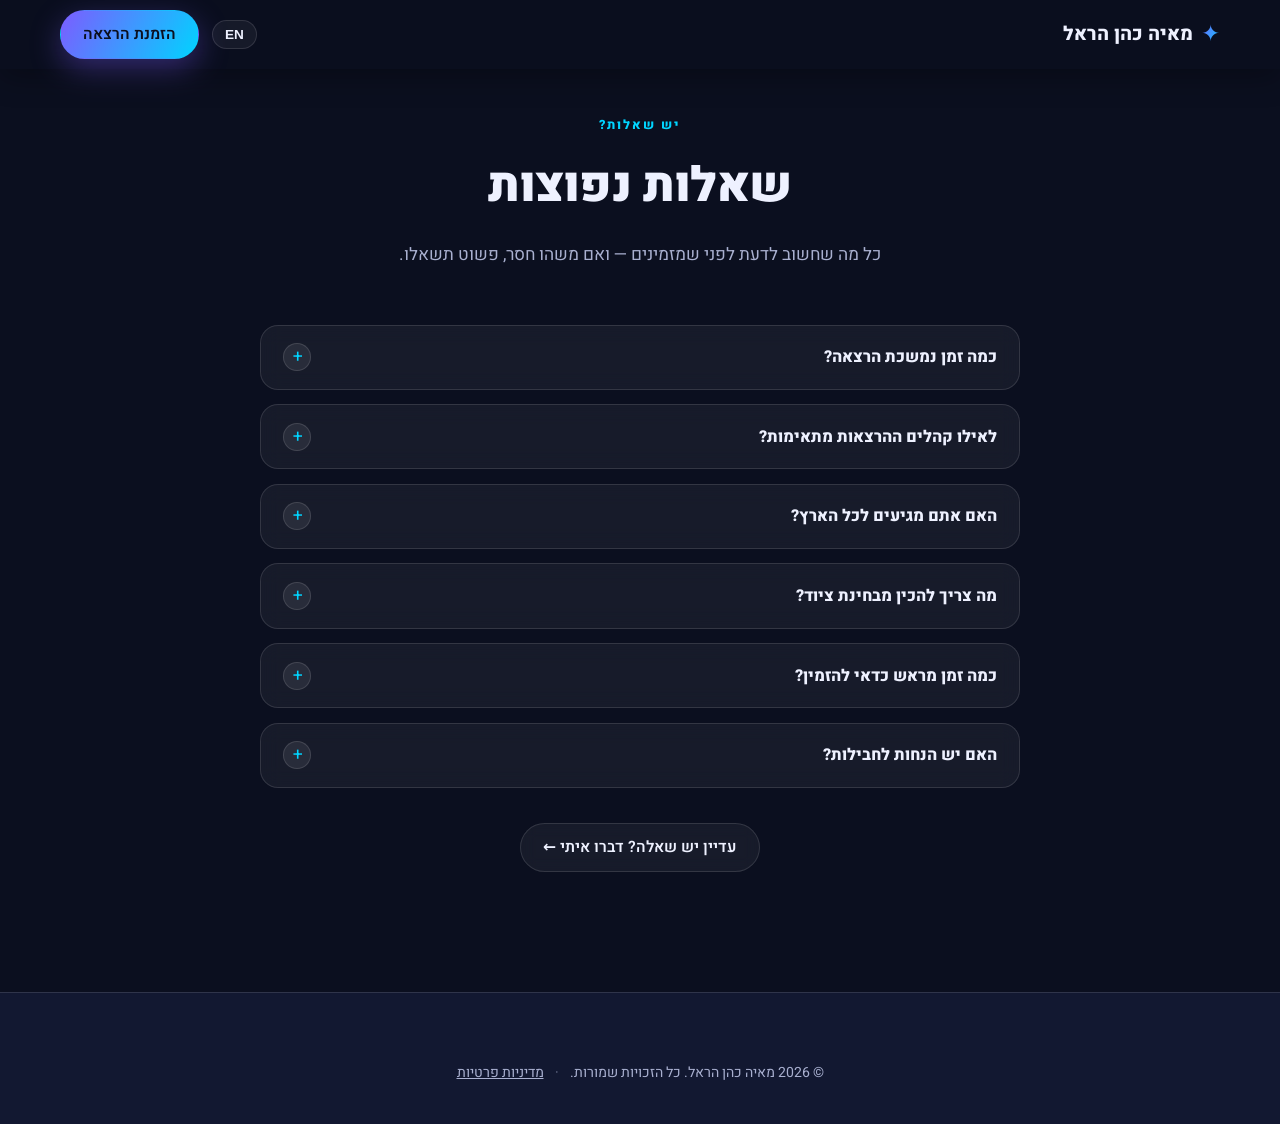
==== faq.html @ bbc0b4c8 "קיצור העמוד: הסרת סקשן "איך זה עובד" והעברת השאלות הנפוצות לעמוד faq.html - נמחק סקשן Process על כל " ====
<!DOCTYPE html>
<html lang="he" dir="rtl">
<head>
  <meta charset="UTF-8" />
  <meta name="viewport" content="width=device-width, initial-scale=1.0" />
  <meta name="description" content="שאלות נפוצות על הזמנת הרצאה — אורך, קהלים, ציוד, זמינות והנחות." />
  <meta name="theme-color" content="#0b0f1f" />
  <title>שאלות נפוצות | מאיה כהן הראל</title>

  <link rel="stylesheet" href="css/fonts.css" />
  <link rel="icon" href="data:image/svg+xml,<svg xmlns='http://www.w3.org/2000/svg' viewBox='0 0 100 100'><text y='.9em' font-size='90'>✦</text></svg>" />
  <link rel="stylesheet" href="css/styles.css" />

  <!-- Structured data — עוזר לגוגל להבין שזהו עמוד שאלות נפוצות -->
  <script type="application/ld+json">
  {
    "@context": "https://schema.org",
    "@type": "FAQPage",
    "mainEntity": [
      { "@type": "Question", "name": "כמה זמן נמשכת הרצאה?", "acceptedAnswer": { "@type": "Answer", "text": "הרצאה סטנדרטית נמשכת 60 דקות, ולמבוגרים אפשר להאריך עד 90 דקות כולל שאלות ותשובות. הכל גמיש ומתואם מראש לפי האירוע שלכם." } },
      { "@type": "Question", "name": "לאילו קהלים ההרצאות מתאימות?", "acceptedAnswer": { "@type": "Answer", "text": "מבני נוער בחטיבות ותיכונים ועד צוותים בארגונים, עיריות, עמותות וערבי קהילה. כל הרצאה מותאמת מראש לגיל, לרקע ולמטרה של הקהל." } },
      { "@type": "Question", "name": "האם אתם מגיעים לכל הארץ?", "acceptedAnswer": { "@type": "Answer", "text": "כן! ההרצאות מתקיימות בכל רחבי הארץ. לאירועים מרוחקים ייתכן תיאום נסיעות — נסגור הכל מראש בשיחה." } },
      { "@type": "Question", "name": "מה צריך להכין מבחינת ציוד?", "acceptedAnswer": { "@type": "Answer", "text": "בסך הכל מקרן או מסך, מערכת הגברה ומיקרופון. אני מגיעה עם המצגת והסרטונים — ואם אין ציוד, נמצא פתרון יחד." } },
      { "@type": "Question", "name": "כמה זמן מראש כדאי להזמין?", "acceptedAnswer": { "@type": "Answer", "text": "מומלץ לפחות 2–3 שבועות מראש כדי להבטיח את התאריך ולהספיק להתאים את התוכן. דחוף יותר? צרו קשר — לפעמים יש פתרונות." } },
      { "@type": "Question", "name": "האם יש הנחות לחבילות?", "acceptedAnswer": { "@type": "Answer", "text": "כן — בהזמנת 3 הרצאות ומעלה יש 15% הנחה, ולמוסדות חינוך ועמותות יש מחירים מיוחדים. דברו איתי ונבנה חבילה משתלמת." } }
    ]
  }
  </script>
</head>
<body>

  <!-- ===== Navbar מינימלי ===== -->
  <header class="nav scrolled" id="nav">
    <div class="nav__inner container">
      <a href="index.html" class="nav__logo">
        <span class="nav__logo-mark">✦</span>
        <span>מאיה כהן הראל</span>
      </a>
      <div class="nav__actions">
        <button class="lang-toggle" id="langToggle" aria-label="Switch language">
          <span class="lang-toggle__current">EN</span>
        </button>
        <a href="index.html#contact" class="btn btn--primary nav__cta" id="bookBtn">הזמנת הרצאה</a>
      </div>
    </div>
  </header>

  <main class="section faq faq-page">
    <div class="container">

      <!-- ====================== עברית ====================== -->
      <article data-lang="he">
        <div class="section__head">
          <span class="section__eyebrow">יש שאלות?</span>
          <h1 class="section__title">שאלות נפוצות</h1>
          <p class="section__sub">כל מה שחשוב לדעת לפני שמזמינים — ואם משהו חסר, פשוט תשאלו.</p>
        </div>
        <div class="faq__list">
          <details class="faq__item">
            <summary class="faq__q"><span>כמה זמן נמשכת הרצאה?</span><span class="faq__chevron" aria-hidden="true">+</span></summary>
            <p class="faq__a">הרצאה סטנדרטית נמשכת 60 דקות, ולמבוגרים אפשר להאריך עד 90 דקות כולל שאלות ותשובות. הכל גמיש ומתואם מראש לפי האירוע שלכם.</p>
          </details>
          <details class="faq__item">
            <summary class="faq__q"><span>לאילו קהלים ההרצאות מתאימות?</span><span class="faq__chevron" aria-hidden="true">+</span></summary>
            <p class="faq__a">מבני נוער בחטיבות ותיכונים ועד צוותים בארגונים, עיריות, עמותות וערבי קהילה. כל הרצאה מותאמת מראש לגיל, לרקע ולמטרה של הקהל.</p>
          </details>
          <details class="faq__item">
            <summary class="faq__q"><span>האם אתם מגיעים לכל הארץ?</span><span class="faq__chevron" aria-hidden="true">+</span></summary>
            <p class="faq__a">כן! ההרצאות מתקיימות בכל רחבי הארץ. לאירועים מרוחקים ייתכן תיאום נסיעות — נסגור הכל מראש בשיחה.</p>
          </details>
          <details class="faq__item">
            <summary class="faq__q"><span>מה צריך להכין מבחינת ציוד?</span><span class="faq__chevron" aria-hidden="true">+</span></summary>
            <p class="faq__a">בסך הכל מקרן או מסך, מערכת הגברה ומיקרופון. אני מגיעה עם המצגת והסרטונים — ואם אין ציוד, נמצא פתרון יחד.</p>
          </details>
          <details class="faq__item">
            <summary class="faq__q"><span>כמה זמן מראש כדאי להזמין?</span><span class="faq__chevron" aria-hidden="true">+</span></summary>
            <p class="faq__a">מומלץ לפחות 2–3 שבועות מראש כדי להבטיח את התאריך ולהספיק להתאים את התוכן. דחוף יותר? צרו קשר — לפעמים יש פתרונות.</p>
          </details>
          <details class="faq__item">
            <summary class="faq__q"><span>האם יש הנחות לחבילות?</span><span class="faq__chevron" aria-hidden="true">+</span></summary>
            <p class="faq__a">כן — בהזמנת 3 הרצאות ומעלה יש 15% הנחה, ולמוסדות חינוך ועמותות יש מחירים מיוחדים. דברו איתי ונבנה חבילה משתלמת.</p>
          </details>
        </div>
        <p class="faq-page__back">
          <a href="index.html#contact" class="btn btn--ghost">עדיין יש שאלה? דברו איתי ←</a>
        </p>
      </article>

      <!-- ====================== English ====================== -->
      <article data-lang="en" hidden>
        <div class="section__head">
          <span class="section__eyebrow">Got questions?</span>
          <h1 class="section__title">Frequently Asked Questions</h1>
          <p class="section__sub">Everything you need to know before booking — and if something's missing, just ask.</p>
        </div>
        <div class="faq__list">
          <details class="faq__item">
            <summary class="faq__q"><span>How long is a talk?</span><span class="faq__chevron" aria-hidden="true">+</span></summary>
            <p class="faq__a">A standard talk runs 60 minutes; for adults it can extend to 90 minutes including Q&amp;A. Everything is flexible and coordinated in advance for your event.</p>
          </details>
          <details class="faq__item">
            <summary class="faq__q"><span>Which audiences are the talks for?</span><span class="faq__chevron" aria-hidden="true">+</span></summary>
            <p class="faq__a">From middle and high school students to teams in organizations, municipalities, nonprofits and community evenings. Every talk is tailored in advance to the audience's age, background and goal.</p>
          </details>
          <details class="faq__item">
            <summary class="faq__q"><span>Do you travel anywhere in the country?</span><span class="faq__chevron" aria-hidden="true">+</span></summary>
            <p class="faq__a">Yes! Talks take place all over the country. For remote events travel arrangements may apply — we'll settle everything up front.</p>
          </details>
          <details class="faq__item">
            <summary class="faq__q"><span>What equipment is needed?</span><span class="faq__chevron" aria-hidden="true">+</span></summary>
            <p class="faq__a">Just a projector or screen, a sound system and a microphone. I bring the slides and videos — and if equipment is missing, we'll find a solution together.</p>
          </details>
          <details class="faq__item">
            <summary class="faq__q"><span>How far in advance should I book?</span><span class="faq__chevron" aria-hidden="true">+</span></summary>
            <p class="faq__a">At least 2–3 weeks ahead is recommended, to secure the date and tailor the content. In a rush? Get in touch — sometimes there are solutions.</p>
          </details>
          <details class="faq__item">
            <summary class="faq__q"><span>Are there package discounts?</span><span class="faq__chevron" aria-hidden="true">+</span></summary>
            <p class="faq__a">Yes — booking 3+ talks gets 15% off, and schools &amp; nonprofits get special rates. Let's talk and build a package that works.</p>
          </details>
        </div>
        <p class="faq-page__back">
          <a href="index.html#contact" class="btn btn--ghost">Still have a question? Let's talk ←</a>
        </p>
      </article>

    </div>
  </main>

  <footer class="footer">
    <p class="footer__copy">
      <span data-i18n-copy>© 2026 מאיה כהן הראל. כל הזכויות שמורות.</span>
      <span class="footer__sep" aria-hidden="true">·</span>
      <a href="privacy.html" data-i18n-privacy>מדיניות פרטיות</a>
    </p>
  </footer>

  <script>
    (function () {
      var COPY = {
        he: "© " + new Date().getFullYear() + " מאיה כהן הראל. כל הזכויות שמורות.",
        en: "© " + new Date().getFullYear() + " Maya Cohen Harel. All rights reserved."
      };
      var NEXT = { he: "EN", en: "עב" };
      var DIR = { he: "rtl", en: "ltr" };
      var BOOK = { he: "הזמנת הרצאה", en: "Book a Talk" };
      var PRIVACY = { he: "מדיניות פרטיות", en: "Privacy Policy" };

      function apply(l) {
        localStorage.setItem("siteLang", l);
        document.documentElement.setAttribute("lang", l);
        document.documentElement.setAttribute("dir", DIR[l]);
        document.querySelectorAll("[data-lang]").forEach(function (a) {
          a.hidden = a.getAttribute("data-lang") !== l;
        });
        var cur = document.querySelector(".lang-toggle__current");
        if (cur) cur.textContent = NEXT[l];
        var copy = document.querySelector("[data-i18n-copy]");
        if (copy) copy.textContent = COPY[l];
        var book = document.getElementById("bookBtn");
        if (book) book.textContent = BOOK[l];
        var priv = document.querySelector("[data-i18n-privacy]");
        if (priv) priv.textContent = PRIVACY[l];
      }

      var lang = localStorage.getItem("siteLang") || "he";
      apply(lang);
      document.getElementById("langToggle").addEventListener("click", function () {
        lang = lang === "he" ? "en" : "he";
        apply(lang);
      });

      // פתיחת שאלה סוגרת את האחרות (בתוך השפה הפעילה) — שומר על רשימה נקייה
      document.querySelectorAll(".faq__list details").forEach(function (d) {
        d.addEventListener("toggle", function () {
          if (!d.open) return;
          var siblings = d.parentElement.querySelectorAll("details[open]");
          siblings.forEach(function (o) { if (o !== d) o.open = false; });
        });
      });
    })();
  </script>
</body>
</html>
---- css/fonts.css ----
﻿/* ============================================================
   fonts.css — גופנים מקומיים (Heebo + Poppins)
   מאוחסנים מקומית ב-assets/fonts/ במקום טעינה משרתי Google,
   כדי שלא תישלח כתובת ה-IP של הגולש לגוגל (תאימות תיקון 13).
   נוצר מתוך Google Fonts CSS, סאבסטים: latin, latin-ext, hebrew.
   ============================================================ */
/* Heebo 300 — hebrew */
@font-face {
  font-family: 'Heebo';
  font-style: normal;
  font-weight: 300;
  font-display: swap;
  src: url(../assets/fonts/heebo-300-hebrew.woff2) format('woff2');
  unicode-range: U+0307-0308, U+0590-05FF, U+200C-2010, U+20AA, U+25CC, U+FB1D-FB4F;
}

/* Heebo 300 — latin-ext */
@font-face {
  font-family: 'Heebo';
  font-style: normal;
  font-weight: 300;
  font-display: swap;
  src: url(../assets/fonts/heebo-300-latin-ext.woff2) format('woff2');
  unicode-range: U+0100-02BA, U+02BD-02C5, U+02C7-02CC, U+02CE-02D7, U+02DD-02FF, U+0304, U+0308, U+0329, U+1D00-1DBF, U+1E00-1E9F, U+1EF2-1EFF, U+2020, U+20A0-20AB, U+20AD-20C0, U+2113, U+2C60-2C7F, U+A720-A7FF;
}

/* Heebo 300 — latin */
@font-face {
  font-family: 'Heebo';
  font-style: normal;
  font-weight: 300;
  font-display: swap;
  src: url(../assets/fonts/heebo-300-latin.woff2) format('woff2');
  unicode-range: U+0000-00FF, U+0131, U+0152-0153, U+02BB-02BC, U+02C6, U+02DA, U+02DC, U+0304, U+0308, U+0329, U+2000-206F, U+20AC, U+2122, U+2191, U+2193, U+2212, U+2215, U+FEFF, U+FFFD;
}

/* Heebo 400 — hebrew */
@font-face {
  font-family: 'Heebo';
  font-style: normal;
  font-weight: 400;
  font-display: swap;
  src: url(../assets/fonts/heebo-400-hebrew.woff2) format('woff2');
  unicode-range: U+0307-0308, U+0590-05FF, U+200C-2010, U+20AA, U+25CC, U+FB1D-FB4F;
}

/* Heebo 400 — latin-ext */
@font-face {
  font-family: 'Heebo';
  font-style: normal;
  font-weight: 400;
  font-display: swap;
  src: url(../assets/fonts/heebo-400-latin-ext.woff2) format('woff2');
  unicode-range: U+0100-02BA, U+02BD-02C5, U+02C7-02CC, U+02CE-02D7, U+02DD-02FF, U+0304, U+0308, U+0329, U+1D00-1DBF, U+1E00-1E9F, U+1EF2-1EFF, U+2020, U+20A0-20AB, U+20AD-20C0, U+2113, U+2C60-2C7F, U+A720-A7FF;
}

/* Heebo 400 — latin */
@font-face {
  font-family: 'Heebo';
  font-style: normal;
  font-weight: 400;
  font-display: swap;
  src: url(../assets/fonts/heebo-400-latin.woff2) format('woff2');
  unicode-range: U+0000-00FF, U+0131, U+0152-0153, U+02BB-02BC, U+02C6, U+02DA, U+02DC, U+0304, U+0308, U+0329, U+2000-206F, U+20AC, U+2122, U+2191, U+2193, U+2212, U+2215, U+FEFF, U+FFFD;
}

/* Heebo 600 — hebrew */
@font-face {
  font-family: 'Heebo';
  font-style: normal;
  font-weight: 600;
  font-display: swap;
  src: url(../assets/fonts/heebo-600-hebrew.woff2) format('woff2');
  unicode-range: U+0307-0308, U+0590-05FF, U+200C-2010, U+20AA, U+25CC, U+FB1D-FB4F;
}

/* Heebo 600 — latin-ext */
@font-face {
  font-family: 'Heebo';
  font-style: normal;
  font-weight: 600;
  font-display: swap;
  src: url(../assets/fonts/heebo-600-latin-ext.woff2) format('woff2');
  unicode-range: U+0100-02BA, U+02BD-02C5, U+02C7-02CC, U+02CE-02D7, U+02DD-02FF, U+0304, U+0308, U+0329, U+1D00-1DBF, U+1E00-1E9F, U+1EF2-1EFF, U+2020, U+20A0-20AB, U+20AD-20C0, U+2113, U+2C60-2C7F, U+A720-A7FF;
}

/* Heebo 600 — latin */
@font-face {
  font-family: 'Heebo';
  font-style: normal;
  font-weight: 600;
  font-display: swap;
  src: url(../assets/fonts/heebo-600-latin.woff2) format('woff2');
  unicode-range: U+0000-00FF, U+0131, U+0152-0153, U+02BB-02BC, U+02C6, U+02DA, U+02DC, U+0304, U+0308, U+0329, U+2000-206F, U+20AC, U+2122, U+2191, U+2193, U+2212, U+2215, U+FEFF, U+FFFD;
}

/* Heebo 800 — hebrew */
@font-face {
  font-family: 'Heebo';
  font-style: normal;
  font-weight: 800;
  font-display: swap;
  src: url(../assets/fonts/heebo-800-hebrew.woff2) format('woff2');
  unicode-range: U+0307-0308, U+0590-05FF, U+200C-2010, U+20AA, U+25CC, U+FB1D-FB4F;
}

/* Heebo 800 — latin-ext */
@font-face {
  font-family: 'Heebo';
  font-style: normal;
  font-weight: 800;
  font-display: swap;
  src: url(../assets/fonts/heebo-800-latin-ext.woff2) format('woff2');
  unicode-range: U+0100-02BA, U+02BD-02C5, U+02C7-02CC, U+02CE-02D7, U+02DD-02FF, U+0304, U+0308, U+0329, U+1D00-1DBF, U+1E00-1E9F, U+1EF2-1EFF, U+2020, U+20A0-20AB, U+20AD-20C0, U+2113, U+2C60-2C7F, U+A720-A7FF;
}

/* Heebo 800 — latin */
@font-face {
  font-family: 'Heebo';
  font-style: normal;
  font-weight: 800;
  font-display: swap;
  src: url(../assets/fonts/heebo-800-latin.woff2) format('woff2');
  unicode-range: U+0000-00FF, U+0131, U+0152-0153, U+02BB-02BC, U+02C6, U+02DA, U+02DC, U+0304, U+0308, U+0329, U+2000-206F, U+20AC, U+2122, U+2191, U+2193, U+2212, U+2215, U+FEFF, U+FFFD;
}

/* Heebo 900 — hebrew */
@font-face {
  font-family: 'Heebo';
  font-style: normal;
  font-weight: 900;
  font-display: swap;
  src: url(../assets/fonts/heebo-900-hebrew.woff2) format('woff2');
  unicode-range: U+0307-0308, U+0590-05FF, U+200C-2010, U+20AA, U+25CC, U+FB1D-FB4F;
}

/* Heebo 900 — latin-ext */
@font-face {
  font-family: 'Heebo';
  font-style: normal;
  font-weight: 900;
  font-display: swap;
  src: url(../assets/fonts/heebo-900-latin-ext.woff2) format('woff2');
  unicode-range: U+0100-02BA, U+02BD-02C5, U+02C7-02CC, U+02CE-02D7, U+02DD-02FF, U+0304, U+0308, U+0329, U+1D00-1DBF, U+1E00-1E9F, U+1EF2-1EFF, U+2020, U+20A0-20AB, U+20AD-20C0, U+2113, U+2C60-2C7F, U+A720-A7FF;
}

/* Heebo 900 — latin */
@font-face {
  font-family: 'Heebo';
  font-style: normal;
  font-weight: 900;
  font-display: swap;
  src: url(../assets/fonts/heebo-900-latin.woff2) format('woff2');
  unicode-range: U+0000-00FF, U+0131, U+0152-0153, U+02BB-02BC, U+02C6, U+02DA, U+02DC, U+0304, U+0308, U+0329, U+2000-206F, U+20AC, U+2122, U+2191, U+2193, U+2212, U+2215, U+FEFF, U+FFFD;
}

/* Poppins 300 — latin-ext */
@font-face {
  font-family: 'Poppins';
  font-style: normal;
  font-weight: 300;
  font-display: swap;
  src: url(../assets/fonts/poppins-300-latin-ext.woff2) format('woff2');
  unicode-range: U+0100-02BA, U+02BD-02C5, U+02C7-02CC, U+02CE-02D7, U+02DD-02FF, U+0304, U+0308, U+0329, U+1D00-1DBF, U+1E00-1E9F, U+1EF2-1EFF, U+2020, U+20A0-20AB, U+20AD-20C0, U+2113, U+2C60-2C7F, U+A720-A7FF;
}

/* Poppins 300 — latin */
@font-face {
  font-family: 'Poppins';
  font-style: normal;
  font-weight: 300;
  font-display: swap;
  src: url(../assets/fonts/poppins-300-latin.woff2) format('woff2');
  unicode-range: U+0000-00FF, U+0131, U+0152-0153, U+02BB-02BC, U+02C6, U+02DA, U+02DC, U+0304, U+0308, U+0329, U+2000-206F, U+20AC, U+2122, U+2191, U+2193, U+2212, U+2215, U+FEFF, U+FFFD;
}

/* Poppins 400 — latin-ext */
@font-face {
  font-family: 'Poppins';
  font-style: normal;
  font-weight: 400;
  font-display: swap;
  src: url(../assets/fonts/poppins-400-latin-ext.woff2) format('woff2');
  unicode-range: U+0100-02BA, U+02BD-02C5, U+02C7-02CC, U+02CE-02D7, U+02DD-02FF, U+0304, U+0308, U+0329, U+1D00-1DBF, U+1E00-1E9F, U+1EF2-1EFF, U+2020, U+20A0-20AB, U+20AD-20C0, U+2113, U+2C60-2C7F, U+A720-A7FF;
}

/* Poppins 400 — latin */
@font-face {
  font-family: 'Poppins';
  font-style: normal;
  font-weight: 400;
  font-display: swap;
  src: url(../assets/fonts/poppins-400-latin.woff2) format('woff2');
  unicode-range: U+0000-00FF, U+0131, U+0152-0153, U+02BB-02BC, U+02C6, U+02DA, U+02DC, U+0304, U+0308, U+0329, U+2000-206F, U+20AC, U+2122, U+2191, U+2193, U+2212, U+2215, U+FEFF, U+FFFD;
}

/* Poppins 600 — latin-ext */
@font-face {
  font-family: 'Poppins';
  font-style: normal;
  font-weight: 600;
  font-display: swap;
  src: url(../assets/fonts/poppins-600-latin-ext.woff2) format('woff2');
  unicode-range: U+0100-02BA, U+02BD-02C5, U+02C7-02CC, U+02CE-02D7, U+02DD-02FF, U+0304, U+0308, U+0329, U+1D00-1DBF, U+1E00-1E9F, U+1EF2-1EFF, U+2020, U+20A0-20AB, U+20AD-20C0, U+2113, U+2C60-2C7F, U+A720-A7FF;
}

/* Poppins 600 — latin */
@font-face {
  font-family: 'Poppins';
  font-style: normal;
  font-weight: 600;
  font-display: swap;
  src: url(../assets/fonts/poppins-600-latin.woff2) format('woff2');
  unicode-range: U+0000-00FF, U+0131, U+0152-0153, U+02BB-02BC, U+02C6, U+02DA, U+02DC, U+0304, U+0308, U+0329, U+2000-206F, U+20AC, U+2122, U+2191, U+2193, U+2212, U+2215, U+FEFF, U+FFFD;
}

/* Poppins 800 — latin-ext */
@font-face {
  font-family: 'Poppins';
  font-style: normal;
  font-weight: 800;
  font-display: swap;
  src: url(../assets/fonts/poppins-800-latin-ext.woff2) format('woff2');
  unicode-range: U+0100-02BA, U+02BD-02C5, U+02C7-02CC, U+02CE-02D7, U+02DD-02FF, U+0304, U+0308, U+0329, U+1D00-1DBF, U+1E00-1E9F, U+1EF2-1EFF, U+2020, U+20A0-20AB, U+20AD-20C0, U+2113, U+2C60-2C7F, U+A720-A7FF;
}

/* Poppins 800 — latin */
@font-face {
  font-family: 'Poppins';
  font-style: normal;
  font-weight: 800;
  font-display: swap;
  src: url(../assets/fonts/poppins-800-latin.woff2) format('woff2');
  unicode-range: U+0000-00FF, U+0131, U+0152-0153, U+02BB-02BC, U+02C6, U+02DA, U+02DC, U+0304, U+0308, U+0329, U+2000-206F, U+20AC, U+2122, U+2191, U+2193, U+2212, U+2215, U+FEFF, U+FFFD;
}
---- css/styles.css ----
/* ============================================================
   styles.css — אתר הרצאות דו-לשוני
   ============================================================ */

/* ---------- Variables / Theme ---------- */
:root {
  --bg:        #0b0f1f;
  --bg-soft:   #121831;
  --surface:   rgba(255, 255, 255, 0.05);
  --surface-2: rgba(255, 255, 255, 0.08);
  --border:    rgba(255, 255, 255, 0.12);
  --text:      #eef1ff;
  --text-dim:  #a9b0d0;
  --primary:   #7c5cff;
  --primary-2: #00d4ff;
  --accent:    #ffd166;
  --gradient:  linear-gradient(120deg, #7c5cff 0%, #00d4ff 100%);
  --gradient-warm: linear-gradient(120deg, #ff7eb3 0%, #ffd166 100%);
  --radius:    18px;
  --radius-lg: 28px;
  --shadow:    0 20px 60px rgba(0, 0, 0, 0.45);
  --container: 1160px;
  --font-he:   "Heebo", system-ui, sans-serif;
  --font-en:   "Poppins", system-ui, sans-serif;
}

* { margin: 0; padding: 0; box-sizing: border-box; }

html { scroll-behavior: smooth; }

/* ---------- טאצ'ים גלובליים: סימון טקסט, פס גלילה, מיקוד מקלדת ---------- */
::selection { background: rgba(124, 92, 255, 0.45); color: #fff; }

::-webkit-scrollbar { width: 10px; }
::-webkit-scrollbar-track { background: var(--bg); }
::-webkit-scrollbar-thumb { background: rgba(124, 92, 255, 0.45); border-radius: 5px; }
::-webkit-scrollbar-thumb:hover { background: rgba(124, 92, 255, 0.7); }

:focus-visible {
  outline: 2px solid var(--primary-2);
  outline-offset: 3px;
  border-radius: 4px;
}

/* קישור דילוג לנגישות — מוסתר עד מיקוד מקלדת */
.skip-link {
  position: fixed;
  inset-block-start: 10px;
  inset-inline-start: 10px;
  z-index: 200;
  background: var(--primary);
  color: #fff;
  font-weight: 700;
  padding: 0.6em 1.2em;
  border-radius: 999px;
  transform: translateY(-200%);
  transition: transform 0.2s ease;
}
.skip-link:focus { transform: translateY(0); }

/* סרגל התקדמות קריאה */
.scroll-progress {
  position: fixed;
  inset-block-start: 0;
  inset-inline: 0;
  height: 3px;
  background: var(--gradient);
  transform: scaleX(0);
  transform-origin: 0 50%;
  z-index: 60;
  pointer-events: none;
}
html[dir="rtl"] .scroll-progress { transform-origin: 100% 50%; }

body {
  background: var(--bg);
  color: var(--text);
  font-family: var(--font-he);
  line-height: 1.6;
  overflow-x: hidden;
  position: relative;
}

html[lang="en"] body { font-family: var(--font-en); }

a { color: inherit; text-decoration: none; }
ul { list-style: none; }
img { max-width: 100%; display: block; }

.container {
  width: min(var(--container), 92%);
  margin-inline: auto;
}

/* ---------- Animated background blobs ---------- */
.bg-blobs {
  position: fixed;
  inset: 0;
  z-index: -2;
  overflow: hidden;
}
.bg-blobs::after { /* subtle grid sheen */
  content: "";
  position: absolute;
  inset: 0;
  background: radial-gradient(circle at 50% 0%, rgba(124, 92, 255, 0.12), transparent 60%);
}
.blob {
  position: absolute;
  border-radius: 50%;
  filter: blur(80px);
  opacity: 0.55;
  animation: float 18s ease-in-out infinite;
}
.blob-1 { width: 480px; height: 480px; background: #7c5cff; top: -120px; inset-inline-start: -100px; }
.blob-2 { width: 420px; height: 420px; background: #00d4ff; bottom: -140px; inset-inline-end: -80px; animation-delay: -6s; }
.blob-3 { width: 360px; height: 360px; background: #ff7eb3; top: 40%; inset-inline-start: 55%; animation-delay: -11s; opacity: 0.35; }

@keyframes float {
  0%, 100% { transform: translate(0, 0) scale(1); }
  33%      { transform: translate(40px, -50px) scale(1.12); }
  66%      { transform: translate(-30px, 30px) scale(0.92); }
}

/* ---------- Buttons ---------- */
.btn {
  display: inline-flex;
  align-items: center;
  justify-content: center;
  gap: 0.5em;
  padding: 0.7em 1.4em;
  border-radius: 999px;
  font-weight: 600;
  font-family: inherit;
  font-size: 0.98rem;
  cursor: pointer;
  border: 1px solid transparent;
  transition: transform 0.2s ease, box-shadow 0.2s ease, background 0.2s ease;
  white-space: nowrap;
}
.btn--lg { padding: 0.9em 1.8em; font-size: 1.05rem; }
.btn--primary {
  background: var(--gradient);
  color: #0b0f1f;
  box-shadow: 0 10px 30px rgba(124, 92, 255, 0.35);
}
.btn--primary:hover { transform: translateY(-3px); box-shadow: 0 16px 40px rgba(124, 92, 255, 0.5); }
.btn--ghost {
  background: var(--surface);
  border-color: var(--border);
  color: var(--text);
  backdrop-filter: blur(8px);
}
.btn--ghost:hover { background: var(--surface-2); transform: translateY(-3px); }
.btn--whatsapp {
  background: #25d366;
  color: #04331a;
  padding: 0.85em 1.5em;
  font-size: 1.02rem;
}
.btn--whatsapp:hover { transform: translateY(-3px); box-shadow: 0 14px 36px rgba(37, 211, 102, 0.4); }

/* ---------- Navbar ---------- */
.nav {
  position: fixed;
  inset-block-start: 0;
  inset-inline: 0;
  z-index: 50;
  transition: background 0.3s ease, box-shadow 0.3s ease, padding 0.3s ease;
  padding-block: 16px;
}
.nav.scrolled {
  background: rgba(11, 15, 31, 0.85);
  backdrop-filter: blur(14px);
  box-shadow: 0 8px 30px rgba(0, 0, 0, 0.3);
  padding-block: 10px;
}
.nav__inner { display: flex; align-items: center; justify-content: space-between; gap: 1rem; }
.nav__logo { display: flex; align-items: center; gap: 0.5rem; font-weight: 800; font-size: 1.2rem; white-space: nowrap; }
.nav__logo-mark {
  background: var(--gradient);
  -webkit-background-clip: text;
  background-clip: text;
  color: transparent;
  font-size: 1.4rem;
}
.nav__links { display: flex; gap: 1.6rem; }
.nav__links a {
  color: var(--text-dim);
  font-weight: 600;
  position: relative;
  transition: color 0.2s ease;
}
.nav__links a::after {
  content: "";
  position: absolute;
  inset-inline-start: 0;
  bottom: -6px;
  width: 0;
  height: 2px;
  background: var(--gradient);
  transition: width 0.25s ease;
}
.nav__links a:hover { color: var(--text); }
.nav__links a:hover::after { width: 100%; }
.nav__links a.active { color: var(--text); }
.nav__links a.active::after { width: 100%; }
.nav__actions { display: flex; align-items: center; gap: 0.8rem; }

.lang-toggle {
  background: var(--surface);
  border: 1px solid var(--border);
  color: var(--text);
  border-radius: 999px;
  padding: 0.45em 0.9em;
  font-weight: 700;
  font-size: 0.85rem;
  cursor: pointer;
  transition: background 0.2s ease, transform 0.2s ease;
}
.lang-toggle:hover { background: var(--surface-2); transform: translateY(-2px); }

.nav__burger { display: none; flex-direction: column; gap: 5px; background: none; border: none; cursor: pointer; }
.nav__burger span { width: 26px; height: 3px; background: var(--text); border-radius: 3px; transition: 0.3s; }
.nav__burger.open span:nth-child(1) { transform: translateY(8px) rotate(45deg); }
.nav__burger.open span:nth-child(2) { opacity: 0; }
.nav__burger.open span:nth-child(3) { transform: translateY(-8px) rotate(-45deg); }

/* ---------- Hero ---------- */
.hero {
  min-height: 100vh;
  display: flex;
  flex-direction: column;
  justify-content: center;
  align-items: center;
  text-align: center;
  padding-block: 120px 60px;
  position: relative;
}
.hero__inner { max-width: 880px; }
.hero__eyebrow {
  text-transform: uppercase;
  letter-spacing: 0.18em;
  font-size: 0.85rem;
  color: var(--primary-2);
  font-weight: 700;
  margin-bottom: 1.2rem;
}
.hero__title {
  font-size: clamp(2.6rem, 7vw, 5rem);
  font-weight: 900;
  line-height: 1.05;
  letter-spacing: -0.02em;
  color: var(--text);
  margin-bottom: 1.4rem;
}
.hero__subtitle {
  font-size: clamp(1.05rem, 2.4vw, 1.4rem);
  color: var(--text-dim);
  max-width: 640px;
  margin: 0 auto 2.4rem;
}
.hero__cta { display: flex; gap: 1rem; justify-content: center; flex-wrap: wrap; margin-bottom: 3.5rem; }

.hero__stats { display: flex; gap: clamp(1.5rem, 5vw, 4rem); justify-content: center; flex-wrap: wrap; }
.stat { display: flex; flex-direction: column; align-items: center; }
.stat__num, .stat__plus {
  font-size: clamp(2rem, 5vw, 3rem);
  font-weight: 900;
  background: var(--gradient);
  -webkit-background-clip: text;
  background-clip: text;
  color: transparent;
  line-height: 1;
}
.stat__plus { font-size: 1.6rem; vertical-align: top; }
.stat__label { color: var(--text-dim); font-size: 0.95rem; margin-top: 0.4rem; }

.hero__scroll {
  position: absolute;
  bottom: 28px;
  inset-inline-start: 50%;
  transform: translateX(-50%);
  width: 26px; height: 42px;
  border: 2px solid var(--border);
  border-radius: 14px;
}
.hero__scroll span {
  position: absolute;
  inset-inline-start: 50%;
  top: 8px;
  width: 4px; height: 8px;
  background: var(--primary-2);
  border-radius: 4px;
  transform: translateX(-50%);
  animation: scrolldot 1.6s infinite;
}
@keyframes scrolldot { 0% { opacity: 0; top: 8px; } 50% { opacity: 1; } 100% { opacity: 0; top: 22px; } }

/* ---------- Hero badge ---------- */
.hero__badge {
  display: inline-flex;
  align-items: center;
  gap: 0.4em;
  background: var(--surface);
  border: 1px solid var(--border);
  border-radius: 999px;
  padding: 0.45em 1.2em;
  font-size: 0.88rem;
  font-weight: 700;
  color: var(--text-dim);
  backdrop-filter: blur(8px);
  margin-bottom: 1rem;
  letter-spacing: 0.03em;
}

/* ---------- Sections ---------- */
.section { padding-block: clamp(70px, 10vw, 120px); position: relative; }
.section__head { text-align: center; max-width: 680px; margin: 0 auto 3.5rem; }
.section__eyebrow {
  display: inline-block;
  text-transform: uppercase;
  letter-spacing: 0.16em;
  font-size: 0.8rem;
  font-weight: 700;
  color: var(--primary-2);
  margin-bottom: 0.8rem;
}
.section__title {
  font-size: clamp(1.9rem, 4.5vw, 3rem);
  font-weight: 900;
  letter-spacing: -0.01em;
  margin-bottom: 1rem;
}
.section__sub { color: var(--text-dim); font-size: 1.08rem; }

/* ---------- About ---------- */
.about__grid {
  display: grid;
  grid-template-columns: 0.9fr 1.1fr;
  gap: clamp(2rem, 5vw, 4.5rem);
  align-items: center;
}
.about__photo-frame {
  border-radius: var(--radius-lg);
  padding: 10px;
  background: var(--gradient);
  box-shadow: var(--shadow);
  aspect-ratio: 4 / 5;
}
.about__photo-img {
  width: 100%; height: 100%;
  border-radius: calc(var(--radius-lg) - 8px);
  object-fit: cover;
  display: block;
}
.about__photo-placeholder {
  width: 100%; height: 100%;
  border-radius: calc(var(--radius-lg) - 8px);
  background: var(--bg-soft);
  display: flex; align-items: center; justify-content: center;
  font-size: 4rem;
}
.about__photo-placeholder[hidden] { display: none; }

/* ----- כרטיס 3D אינטראקטיבי (effects.js → initPhoto3D) ----- */
.about__photo-scene { perspective: 1100px; }
.about__photo-tilt {
  position: relative;
  transform-style: preserve-3d;
  transition: transform 0.6s cubic-bezier(0.2, 0.8, 0.2, 1);
  will-change: transform;
}
.about__photo-frame { transform: translateZ(0); }

/* ברק שנסחף על התמונה בעת ההטיה */
.photo-glare {
  position: absolute;
  inset: 0;
  border-radius: calc(var(--radius-lg) - 8px);
  background: linear-gradient(105deg, transparent 35%, rgba(255, 255, 255, 0.35) 50%, transparent 65%);
  background-size: 250% 100%;
  background-position: var(--glare, 130%) 0;
  opacity: 0;
  mix-blend-mode: overlay;
  pointer-events: none;
  transition: opacity 0.4s ease;
}

/* צ'יפ "10+ שנים" צף קדימה */
.float-chip {
  position: absolute;
  inset-block-end: 22px;
  inset-inline-start: -26px;
  display: flex;
  align-items: center;
  gap: 0.55rem;
  padding: 0.7rem 1.05rem;
  background: rgba(18, 24, 49, 0.72);
  border: 1px solid var(--border);
  border-radius: 16px;
  backdrop-filter: blur(12px);
  box-shadow: 0 18px 40px rgba(0, 0, 0, 0.45);
  transform: translateZ(60px);
  animation: floatY 5s ease-in-out infinite;
}
.float-chip strong {
  font-size: 1.6rem;
  font-weight: 900;
  background: var(--gradient);
  -webkit-background-clip: text;
  background-clip: text;
  color: transparent;
  line-height: 1;
}
.float-chip span {
  font-size: 0.82rem;
  font-weight: 600;
  color: var(--text-dim);
  max-width: 6.5em;
  line-height: 1.2;
}

/* כדורי זוהר וניצוץ צפים בעומק */
.float-orb { position: absolute; border-radius: 50%; pointer-events: none; }
.float-orb--1 {
  width: 96px; height: 96px;
  top: -30px; inset-inline-end: -28px;
  background: radial-gradient(circle at 35% 35%, rgba(124, 92, 255, 0.9), rgba(124, 92, 255, 0) 70%);
  transform: translateZ(45px);
  animation: floatY 6s ease-in-out infinite reverse;
}
.float-orb--2 {
  width: 58px; height: 58px;
  inset-block-end: 64px; inset-inline-end: -18px;
  background: radial-gradient(circle at 35% 35%, rgba(0, 212, 255, 0.85), rgba(0, 212, 255, 0) 70%);
  transform: translateZ(90px);
  animation: floatY 4.5s ease-in-out infinite;
}
.float-spark {
  position: absolute;
  top: 24px; inset-inline-start: -16px;
  font-size: 1.5rem;
  background: var(--gradient);
  -webkit-background-clip: text;
  background-clip: text;
  color: transparent;
  transform: translateZ(105px);
  animation: floatY 5.5s ease-in-out infinite;
}
@keyframes floatY {
  0%, 100% { translate: 0 0; }
  50% { translate: 0 -10px; }
}
@media (prefers-reduced-motion: reduce) {
  .float-chip, .float-orb, .float-spark { animation: none; }
  .about__photo-tilt { transition: none; }
}

.about__text .section__title { text-align: start; }
.about__text p { color: var(--text-dim); margin-bottom: 1.1rem; }
.about__list { margin-top: 1.5rem; display: grid; gap: 0.7rem; }
.about__list li {
  font-weight: 600;
  padding: 0.6rem 1rem;
  background: var(--surface);
  border: 1px solid var(--border);
  border-radius: 12px;
  transition: border-color 0.25s ease, background 0.25s ease;
}
.about__list li:hover { border-color: rgba(124, 92, 255, 0.5); background: var(--surface-2); }

/* ---------- Audience marquee — פס קהלים נע ---------- */
.marquee {
  overflow: hidden;
  direction: ltr; /* חשוב! ב-RTL המסילה מיושרת לימין והאנימציה בורחת מהמסך */
  padding-block: 1.2rem;
  border-block: 1px solid var(--border);
  background: rgba(255, 255, 255, 0.02);
  /* דהייה עדינה בקצוות */
  -webkit-mask-image: linear-gradient(to right, transparent, #000 8%, #000 92%, transparent);
  mask-image: linear-gradient(to right, transparent, #000 8%, #000 92%, transparent);
}
.marquee__track {
  display: flex;
  width: max-content;
  direction: ltr; /* התנועה תמיד באותו כיוון — הטקסט בפנים עדיין מוצג נכון */
  animation: marqueeScroll 36s linear infinite;
}
.marquee:hover .marquee__track { animation-play-state: paused; }
.marquee__item {
  white-space: nowrap;
  font-weight: 700;
  color: var(--text-dim);
  font-size: 1rem;
  display: inline-flex;
  align-items: center;
  gap: 0.5em;
}
.marquee__item::after {
  content: "✦";
  margin-inline: 2.2rem; /* הריווח בתוך הפריט — כך הלולאה הכפולה נטולת "תפר" */
  background: var(--gradient);
  -webkit-background-clip: text;
  background-clip: text;
  color: transparent;
  font-size: 0.7em;
}
@keyframes marqueeScroll {
  from { transform: translateX(0); }
  to   { transform: translateX(-50%); }
}

/* ---------- Cards (lectures) ---------- */
.cards {
  display: grid;
  grid-template-columns: repeat(auto-fill, minmax(280px, 1fr));
  gap: 1.4rem;
}
.card {
  background: var(--surface);
  border: 1px solid var(--border);
  border-radius: var(--radius);
  padding: 1.8rem;
  backdrop-filter: blur(10px);
  transition: transform 0.25s ease, border-color 0.25s ease, box-shadow 0.25s ease;
  position: relative;
  overflow: hidden;
}
.card::before {
  content: "";
  position: absolute;
  inset: 0;
  background: var(--gradient);
  opacity: 0;
  transition: opacity 0.3s ease;
  z-index: -1;
}
.card:hover { transform: translateY(-8px); border-color: rgba(124, 92, 255, 0.5); box-shadow: 0 0 30px rgba(124, 92, 255, 0.15), var(--shadow); }
.card__icon {
  width: 64px; height: 64px;
  display: flex; align-items: center; justify-content: center;
  background: var(--surface-2);
  border-radius: 16px;
  margin-bottom: 1.2rem;
  color: var(--primary-2);
}
.card__icon svg { width: 30px; height: 30px; }
.card__tag {
  position: absolute;
  inset-block-start: 1.4rem;
  inset-inline-end: 1.4rem;
  font-size: 0.72rem;
  font-weight: 700;
  text-transform: uppercase;
  letter-spacing: 0.06em;
  color: var(--accent);
  background: rgba(255, 209, 102, 0.12);
  padding: 0.3em 0.7em;
  border-radius: 999px;
}
.card__title { font-size: 1.3rem; font-weight: 800; margin-bottom: 0.5rem; }
.card__desc { color: var(--text-dim); font-size: 0.98rem; }

/* ---------- Reels ---------- */
.reels__grid {
  display: grid;
  grid-template-columns: repeat(auto-fill, minmax(220px, 1fr));
  gap: 1.4rem;
}
.reel {
  position: relative;
  aspect-ratio: 9 / 16;
  border-radius: var(--radius);
  overflow: hidden;
  border: 1px solid var(--border);
  cursor: pointer;
  background: var(--bg-soft);
  transition: transform 0.25s ease, box-shadow 0.25s ease;
}
.reel:hover { transform: translateY(-6px); box-shadow: var(--shadow); }
.reel video { width: 100%; height: 100%; object-fit: cover; }
.reel__placeholder {
  position: absolute;
  inset: 0;
  display: flex;
  flex-direction: column;
  align-items: center;
  justify-content: center;
  gap: 0.7rem;
  background:
    radial-gradient(120% 80% at 50% 0%, rgba(124, 92, 255, 0.14), transparent 60%),
    var(--bg-soft);
}
.reel__ph-icon { color: var(--text-dim); opacity: 0.6; }
.reel__ph-icon svg { width: 40px; height: 40px; }
.reel__ph-soon {
  font-size: 0.68rem;
  letter-spacing: 0.14em;
  text-transform: uppercase;
  color: var(--text-dim);
  border: 1px solid var(--border);
  border-radius: 999px;
  padding: 0.35em 0.9em;
}
/* בכרטיס ללא וידאו אין מה לנגן — מסתירים את כפתור ה-▶ */
.reel[data-has-video="0"] .reel__play { display: none; }
.reel__overlay {
  position: absolute;
  inset: 0;
  display: flex;
  flex-direction: column;
  align-items: center;
  justify-content: flex-end;
  padding: 1.2rem;
  background: linear-gradient(to top, rgba(0,0,0,0.6), transparent 55%);
  text-align: center;
}
.reel__play {
  position: absolute;
  inset-block-start: 50%;
  inset-inline-start: 50%;
  transform: translate(-50%, -50%);
  width: 62px; height: 62px;
  border-radius: 50%;
  background: rgba(255, 255, 255, 0.92);
  color: #0b0f1f;
  display: flex; align-items: center; justify-content: center;
  font-size: 1.4rem;
  transition: transform 0.2s ease, background 0.2s ease;
}
html[dir="rtl"] .reel__play { transform: translate(50%, -50%); }
.reel:hover .reel__play { transform: translate(-50%, -50%) scale(1.12); background: #fff; }
html[dir="rtl"] .reel:hover .reel__play { transform: translate(50%, -50%) scale(1.12); }
.reel__title { font-weight: 700; font-size: 0.95rem; position: relative; z-index: 1; }
.reel.playing .reel__overlay,
.reel.playing .reel__play,
.reel.playing .reel__placeholder { display: none; }

/* ---------- Testimonials ---------- */
.testimonials__grid {
  display: grid;
  grid-template-columns: repeat(auto-fill, minmax(300px, 1fr));
  gap: 1.6rem;
}
.testimonial {
  background: var(--surface);
  border: 1px solid var(--border);
  border-radius: var(--radius-lg);
  padding: 2rem;
  backdrop-filter: blur(10px);
  position: relative;
  transition: transform 0.25s ease, box-shadow 0.25s ease, border-color 0.25s ease;
  overflow: hidden;
}
.testimonial::before {
  content: "";
  position: absolute;
  inset: 0;
  background: radial-gradient(ellipse 60% 50% at 50% 0%, rgba(124, 92, 255, 0.07), transparent);
  pointer-events: none;
}
.testimonial:hover { transform: translateY(-6px); box-shadow: var(--shadow); border-color: rgba(124, 92, 255, 0.4); }
.testimonial__stars { color: var(--accent); font-size: 0.95rem; letter-spacing: 0.15em; margin-bottom: 0.8rem; }
.testimonial__quote {
  font-size: 3.8rem;
  line-height: 0.8;
  background: var(--gradient);
  -webkit-background-clip: text;
  background-clip: text;
  color: transparent;
  font-family: Georgia, "Times New Roman", serif;
  margin-bottom: 0.4rem;
  display: block;
}
.testimonial__text {
  color: var(--text-dim);
  font-size: 1rem;
  line-height: 1.75;
  margin-bottom: 1.6rem;
  font-style: italic;
}
.testimonial__author { display: flex; align-items: center; gap: 0.9rem; }
.testimonial__avatar {
  width: 46px; height: 46px;
  border-radius: 50%;
  background: var(--gradient);
  display: flex; align-items: center; justify-content: center;
  font-weight: 800;
  color: #0b0f1f;
  font-size: 1.05rem;
  flex-shrink: 0;
}
.testimonial__name { font-weight: 700; font-size: 0.98rem; line-height: 1.3; }
.testimonial__role { color: var(--text-dim); font-size: 0.84rem; margin-top: 0.15rem; }

/* ---------- FAQ teaser — כרטיס/כפתור קטן שמוביל לעמוד faq.html ---------- */
.faq-teaser { padding-block: clamp(40px, 6vw, 64px); }
.faq-teaser__card {
  display: flex;
  align-items: center;
  gap: 1.2rem;
  max-width: 760px;
  margin-inline: auto;
  padding: 1.3rem 1.6rem;
  background: var(--surface);
  border: 1px solid var(--border);
  border-radius: var(--radius-lg);
  backdrop-filter: blur(10px);
  transition: transform 0.25s ease, border-color 0.25s ease, box-shadow 0.25s ease;
}
.faq-teaser__card:hover {
  transform: translateY(-4px);
  border-color: rgba(124, 92, 255, 0.5);
  box-shadow: 0 0 30px rgba(124, 92, 255, 0.15), var(--shadow);
}
.faq-teaser__icon {
  flex-shrink: 0;
  width: 52px; height: 52px;
  display: flex; align-items: center; justify-content: center;
  background: var(--surface-2);
  border-radius: 14px;
  color: var(--primary-2);
}
.faq-teaser__icon svg { width: 26px; height: 26px; }
.faq-teaser__text { display: flex; flex-direction: column; gap: 0.2rem; flex: 1; min-width: 0; }
.faq-teaser__text strong { font-size: 1.1rem; font-weight: 800; }
.faq-teaser__text span { color: var(--text-dim); font-size: 0.92rem; }
.faq-teaser__cta {
  flex-shrink: 0;
  font-weight: 700;
  color: var(--primary-2);
  white-space: nowrap;
  transition: color 0.2s ease;
}
.faq-teaser__card:hover .faq-teaser__cta { color: var(--text); }

/* עמוד שאלות נפוצות עצמאי (faq.html) */
.faq-page { padding-top: calc(72px + 2.5rem); }
.faq-page__back { text-align: center; margin-top: 2.2rem; }

/* ---------- FAQ — שאלות נפוצות ---------- */
.faq__list {
  max-width: 760px;
  margin-inline: auto;
  display: grid;
  gap: 0.9rem;
}
.faq__item {
  background: var(--surface);
  border: 1px solid var(--border);
  border-radius: var(--radius);
  backdrop-filter: blur(10px);
  transition: border-color 0.25s ease, background 0.25s ease;
  overflow: hidden;
}
.faq__item:hover { border-color: rgba(124, 92, 255, 0.4); }
.faq__item[open] { border-color: rgba(124, 92, 255, 0.5); background: var(--surface-2); }
.faq__q {
  display: flex;
  align-items: center;
  justify-content: space-between;
  gap: 1rem;
  padding: 1.1rem 1.4rem;
  font-weight: 700;
  font-size: 1.02rem;
  cursor: pointer;
  list-style: none; /* מסתיר את משולש ברירת המחדל */
}
.faq__q::-webkit-details-marker { display: none; }
.faq__chevron {
  flex-shrink: 0;
  width: 28px; height: 28px;
  border-radius: 50%;
  background: var(--surface-2);
  border: 1px solid var(--border);
  display: flex; align-items: center; justify-content: center;
  font-size: 1.1rem;
  font-weight: 400;
  color: var(--primary-2);
  transition: transform 0.25s ease, background 0.25s ease;
}
.faq__item[open] .faq__chevron {
  transform: rotate(45deg); /* + הופך ל-× */
  background: var(--gradient);
  color: #0b0f1f;
}
.faq__a {
  padding: 0 1.4rem 1.3rem;
  color: var(--text-dim);
  line-height: 1.7;
  animation: faqOpen 0.3s ease;
}
@keyframes faqOpen {
  from { opacity: 0; transform: translateY(-6px); }
  to   { opacity: 1; transform: none; }
}

/* ---------- CTA Strip ---------- */
.cta-strip {
  background: var(--gradient);
  padding-block: clamp(60px, 9vw, 100px);
  text-align: center;
  position: relative;
  overflow: hidden;
}
.cta-strip::before {
  content: "";
  position: absolute;
  inset: 0;
  background: radial-gradient(ellipse 70% 80% at 50% 50%, rgba(255,255,255,0.15), transparent);
  pointer-events: none;
}
.cta-strip__inner { position: relative; z-index: 1; max-width: 760px; margin-inline: auto; }
.cta-strip__title {
  font-size: clamp(1.8rem, 4.5vw, 3rem);
  font-weight: 900;
  color: #0b0f1f;
  margin-bottom: 0.8rem;
  letter-spacing: -0.01em;
}
.cta-strip__sub {
  color: rgba(11, 15, 31, 0.72);
  font-size: clamp(1rem, 2vw, 1.2rem);
  margin-bottom: 2.2rem;
}
.btn--cta {
  background: #0b0f1f;
  color: var(--text);
  padding: 0.9em 2.4em;
  font-size: 1.08rem;
  font-weight: 800;
  border-radius: 999px;
  box-shadow: 0 12px 35px rgba(0,0,0,0.35);
  display: inline-flex;
  align-items: center;
  transition: transform 0.2s ease, box-shadow 0.2s ease;
}
.btn--cta:hover { transform: translateY(-4px); box-shadow: 0 18px 45px rgba(0,0,0,0.45); }

/* ---------- Pricing ---------- */
.pricing__grid {
  display: grid;
  grid-template-columns: repeat(auto-fit, minmax(280px, 1fr));
  gap: 1.6rem;
  align-items: stretch;
}
.price-card {
  background: var(--surface);
  border: 1px solid var(--border);
  border-radius: var(--radius-lg);
  padding: 2.2rem 2rem;
  display: flex;
  flex-direction: column;
  backdrop-filter: blur(10px);
  transition: transform 0.25s ease, box-shadow 0.25s ease;
  position: relative;
}
.price-card:hover { transform: translateY(-8px); box-shadow: var(--shadow); }
.price-card--popular {
  border-color: transparent;
  background:
    linear-gradient(var(--bg-soft), var(--bg-soft)) padding-box,
    var(--gradient) border-box;
  border: 2px solid transparent;
  box-shadow: 0 20px 50px rgba(124, 92, 255, 0.3);
}
.price-card__badge {
  position: absolute;
  inset-block-start: -14px;
  inset-inline-start: 50%;
  transform: translateX(-50%);
  background: var(--gradient);
  color: #0b0f1f;
  font-weight: 800;
  font-size: 0.78rem;
  padding: 0.4em 1em;
  border-radius: 999px;
  white-space: nowrap;
}
html[dir="rtl"] .price-card__badge { transform: translateX(50%); }
.price-card__name { font-size: 1.4rem; font-weight: 800; margin-bottom: 0.3rem; }
.price-card__desc { color: var(--text-dim); font-size: 0.94rem; margin-bottom: 1.4rem; min-height: 2.6em; }
.price-card__price { font-size: 2.6rem; font-weight: 900; line-height: 1; margin-bottom: 0.2rem; }
.price-card__price small { font-size: 1rem; font-weight: 600; color: var(--text-dim); }
.price-card__from { font-size: 0.85rem; color: var(--text-dim); }
.price-card__features { margin: 1.6rem 0; display: grid; gap: 0.7rem; }
.price-card__features li { color: var(--text-dim); display: flex; gap: 0.6rem; }
.price-card__features li::before { content: "✓"; color: var(--primary-2); font-weight: 800; }
.price-card .btn { margin-top: auto; width: 100%; }

.pricing__note {
  text-align: center;
  margin-top: 2.5rem;
  color: var(--text-dim);
  background: var(--surface);
  border: 1px solid var(--border);
  border-radius: var(--radius);
  padding: 1.2rem 1.6rem;
  max-width: 760px;
  margin-inline: auto;
}

/* ---------- Contact ---------- */
.contact__grid {
  display: grid;
  grid-template-columns: 1fr 1.1fr;
  gap: clamp(2rem, 5vw, 4rem);
  align-items: start;
}
.contact__intro .section__title { text-align: start; }
.contact__intro p { color: var(--text-dim); margin-bottom: 1.8rem; }
.contact__form {
  background: var(--surface);
  border: 1px solid var(--border);
  border-radius: var(--radius-lg);
  padding: 2rem;
  display: grid;
  gap: 1.1rem;
  backdrop-filter: blur(10px);
}
.field { display: grid; gap: 0.4rem; }
.field label { font-weight: 600; font-size: 0.92rem; }
.field input, .field select, .field textarea {
  background: var(--bg);
  border: 1px solid var(--border);
  border-radius: 12px;
  padding: 0.8em 1em;
  color: var(--text);
  font-family: inherit;
  font-size: 1rem;
  transition: border-color 0.2s ease, box-shadow 0.2s ease;
}
.field input:focus, .field select:focus, .field textarea:focus {
  outline: none;
  border-color: var(--primary);
  box-shadow: 0 0 0 3px rgba(124, 92, 255, 0.25);
}
/* שדה טלפון עם קידומת +972 קבועה (תמיד LTR — מספרי טלפון נכתבים משמאל לימין) */
.phone-input {
  display: flex;
  direction: ltr;
  align-items: stretch;
  background: var(--bg);
  border: 1px solid var(--border);
  border-radius: 12px;
  overflow: hidden;
  transition: border-color 0.2s ease, box-shadow 0.2s ease;
}
.phone-input:focus-within {
  border-color: var(--primary);
  box-shadow: 0 0 0 3px rgba(124, 92, 255, 0.25);
}
.phone-input__prefix {
  display: flex;
  align-items: center;
  padding: 0 0.9rem;
  background: var(--surface-2);
  color: var(--text-dim);
  font-weight: 600;
  white-space: nowrap;
  border-inline-end: 1px solid var(--border);
}
.field .phone-input input {
  border: none;
  border-radius: 0;
  flex: 1;
  min-width: 0;
  background: transparent;
}
.field .phone-input input:focus { box-shadow: none; }
/* שכבת "רפאים": הספרות שהוקלדו בהירות (מהתיבה), וה-X-ים שנותרו תמיד אפורים */
.phone-field { position: relative; display: flex; flex: 1; min-width: 0; }
.phone-field input { position: relative; z-index: 1; width: 100%; }
.phone-ghost {
  position: absolute;
  inset: 0;
  z-index: 0;
  pointer-events: none;
  display: flex;
  align-items: center;
  padding: 0.8em 1em;        /* זהה ל-padding של השדה כדי שהטקסט יתיישר */
  font-size: 1rem;
  white-space: pre;
  overflow: hidden;
}
.phone-ghost .g-typed { visibility: hidden; }       /* תופס רוחב אך שקוף — מאפשר לספרות הבהירות לבצבץ */
.phone-ghost .g-rest  { color: var(--text-dim); }   /* ה-X-ים שנותרו — אפור עמום קבוע */
.contact__consent {
  font-size: 0.8rem;
  line-height: 1.5;
  color: var(--text-dim);
  text-align: center;
  margin-top: -0.2rem;
}
.contact__consent a {
  color: var(--primary-2);
  text-decoration: underline;
  white-space: nowrap;
}
.contact__consent a:hover { color: var(--text); }
.contact__success {
  text-align: center;
  font-weight: 700;
  color: #25d366;
}

/* ---------- Legal pages (מדיניות פרטיות) ---------- */
.legal { padding-top: calc(72px + 3rem); }
.legal__inner { max-width: 820px; }
.legal .section__title { text-align: start; margin-bottom: 0.4rem; }
.legal__updated { color: var(--text-dim); font-size: 0.9rem; margin-bottom: 2rem; }
.legal article > p { color: var(--text-dim); line-height: 1.8; margin-bottom: 1.1rem; }
.legal h2 {
  font-size: 1.15rem;
  font-weight: 800;
  color: var(--text);
  margin: 2rem 0 0.7rem;
}
.legal a { color: var(--primary-2); text-decoration: underline; }
.legal a:hover { color: var(--text); }
.legal strong { color: var(--text); font-weight: 700; }

/* ---------- Footer ---------- */
.footer { border-top: 1px solid var(--border); padding-block: 2.5rem; background: var(--bg-soft); }
.footer__inner {
  display: flex; justify-content: space-between; align-items: center; gap: 1.5rem; flex-wrap: wrap;
}
.footer__brand { display: flex; align-items: center; gap: 0.5rem; font-weight: 800; font-size: 1.1rem; }
.footer__contact, .footer__social { display: flex; gap: 1.4rem; flex-wrap: wrap; }
.footer__contact a, .footer__social a { color: var(--text-dim); transition: color 0.2s ease; }
.footer__contact a:hover, .footer__social a:hover { color: var(--text); }
.footer__copy { text-align: center; color: var(--text-dim); font-size: 0.88rem; margin-top: 1.8rem; }
.footer__copy a { color: var(--text-dim); text-decoration: underline; transition: color 0.2s ease; }
.footer__copy a:hover { color: var(--text); }
.footer__sep { margin-inline: 0.5rem; opacity: 0.6; }

/* ---------- Floating WhatsApp ---------- */
.fab-whatsapp {
  position: fixed;
  inset-block-end: 24px;
  inset-inline-end: 24px;
  width: 58px; height: 58px;
  border-radius: 50%;
  background: #25d366;
  display: flex; align-items: center; justify-content: center;
  font-size: 1.7rem;
  box-shadow: 0 10px 30px rgba(37, 211, 102, 0.45);
  z-index: 40;
  transition: transform 0.2s ease;
  animation: pulse 2.4s infinite;
}
.fab-whatsapp:hover { transform: scale(1.1); }
@keyframes pulse {
  0%   { box-shadow: 0 10px 30px rgba(37, 211, 102, 0.45), 0 0 0 0 rgba(37, 211, 102, 0.5); }
  70%  { box-shadow: 0 10px 30px rgba(37, 211, 102, 0.45), 0 0 0 16px rgba(37, 211, 102, 0); }
  100% { box-shadow: 0 10px 30px rgba(37, 211, 102, 0.45), 0 0 0 0 rgba(37, 211, 102, 0); }
}

/* ---------- כפתור חזרה למעלה ---------- */
.to-top {
  position: fixed;
  inset-block-end: 24px;
  inset-inline-start: 24px; /* בצד הנגדי לכפתור הוואטסאפ */
  width: 46px; height: 46px;
  border-radius: 50%;
  background: var(--surface-2);
  border: 1px solid var(--border);
  color: var(--text);
  font-size: 1.2rem;
  cursor: pointer;
  z-index: 40;
  backdrop-filter: blur(10px);
  opacity: 0;
  visibility: hidden;
  transform: translateY(12px);
  transition: opacity 0.25s ease, transform 0.25s ease, visibility 0.25s, background 0.2s ease;
}
.to-top.show { opacity: 1; visibility: visible; transform: none; }
.to-top:hover { background: var(--primary); color: #fff; }

/* ---------- אפקטים (effects.js) ---------- */
/* שדה החלקיקים — מעל ה-blobs (z -2), מתחת לתוכן */
.fx-stars {
  position: fixed;
  inset: 0;
  z-index: -1;
  pointer-events: none;
}

/* זוהר רך שעוקב אחרי העכבר */
.cursor-glow {
  position: fixed;
  top: -260px;
  left: -260px;
  width: 520px;
  height: 520px;
  border-radius: 50%;
  background: radial-gradient(circle, rgba(124, 92, 255, 0.10), rgba(0, 212, 255, 0.04) 45%, transparent 70%);
  pointer-events: none;
  z-index: -1;
}

/* קנבס הקונפטי — מעל הכול, לא חוסם לחיצות */
.fx-confetti {
  position: fixed;
  inset: 0;
  z-index: 999;
  pointer-events: none;
}

/* זוהר נקודתי שעוקב אחרי הסמן בתוך כרטיסים (tilt) */
.about__photo-frame { position: relative; }
.card::after, .price-card::after, .testimonial::after, .about__photo-frame::after {
  content: "";
  position: absolute;
  inset: 0;
  border-radius: inherit;
  background: radial-gradient(420px circle at var(--mx, 50%) var(--my, 50%), rgba(255, 255, 255, 0.09), transparent 45%);
  opacity: 0;
  transition: opacity 0.3s ease;
  pointer-events: none;
}
.fx-hover::after { opacity: 1; }

/* המילה המתחלפת בהירו + סמן הקלדה מהבהב */
.rotate-word {
  display: inline-block;
  min-width: 0.5ch;
  background: var(--gradient);
  -webkit-background-clip: text;
  background-clip: text;
  color: transparent;
}
.rotate-caret {
  display: inline-block;
  width: 0.07em;
  height: 0.82em;
  margin-inline-start: 0.08em;
  background: var(--gradient);
  border-radius: 99px;
  vertical-align: -0.06em;
  animation: caretBlink 1s steps(2) infinite;
}
@keyframes caretBlink { 50% { opacity: 0; } }

/* ---------- Scroll reveal ---------- */
.reveal {
  opacity: 0;
  transform: translateY(28px);
  transition: opacity 0.7s ease, transform 0.7s ease;
  transition-delay: var(--reveal-delay, 0ms);
}
.reveal.in { opacity: 1; transform: none; }

/* ---------- Nav overlay (mobile) ---------- */
.nav__overlay {
  display: none;
  position: fixed;
  inset: 0;
  background: rgba(0, 0, 0, 0.6);
  z-index: 99;
  backdrop-filter: blur(3px);
  -webkit-backdrop-filter: blur(3px);
}
.nav__overlay.active { display: block; }

/* ---------- Responsive — tablet (≤880px) ---------- */
@media (max-width: 880px) {
  .nav__links {
    position: fixed;
    inset-block-start: 0;
    inset-inline-end: 0;
    height: 100vh;
    width: min(300px, 80%);
    flex-direction: column;
    justify-content: center;
    gap: 2rem;
    background: rgba(11, 15, 31, 0.98);
    backdrop-filter: blur(20px);
    -webkit-backdrop-filter: blur(20px);
    transform: translateX(100%);
    transition: transform 0.3s ease;
    padding: 2rem;
    z-index: 100;
  }
  html[dir="rtl"] .nav__links { inset-inline-end: auto; inset-inline-start: auto; right: auto; left: 0; transform: translateX(-100%); }
  .nav__links.open { transform: translateX(0); }
  /* חייב specificity זהה לכלל ה-RTL שמעליו — אחרת התפריט לא נפתח בעברית */
  html[dir="rtl"] .nav__links.open { transform: translateX(0); }
  .nav__links a { font-size: 1.15rem; }
  .nav__burger { display: flex; }
  .nav__cta { display: none; }

  .about__grid, .contact__grid { grid-template-columns: 1fr; }
  .about__photo { max-width: 360px; margin-inline: auto; }
  .about__text .section__title, .contact__intro .section__title { text-align: center; }

  .reels__grid { grid-template-columns: repeat(2, 1fr); }
  .testimonials__grid { grid-template-columns: 1fr; }

  .footer__inner { flex-direction: column; align-items: center; text-align: center; gap: 1.2rem; }
  .footer__contact, .footer__social { justify-content: center; }
}

/* ---------- Responsive — phone (≤540px) ---------- */
@media (max-width: 540px) {
  .hero { padding-block: 110px 50px; }
  /* שומר גובה לכותרת בזמן שהמילה המתחלפת ריקה — מונע קפיצת שורות */
  .hero__title { min-height: 2.2em; }
  .hero__badge { font-size: 0.78rem; padding: 0.38em 0.9em; }
  .hero__stats { gap: 0.8rem; }
  .stat__num, .stat__plus { font-size: 1.8rem; }
  .stat__label { font-size: 0.82rem; }

  .section { padding-block: 60px; }
  .section__head { margin-bottom: 2.2rem; }

  .cards { grid-template-columns: 1fr; }
  .card { padding: 1.4rem; }

  .reels__grid { grid-template-columns: repeat(2, 1fr); gap: 0.8rem; }

  .pricing__grid { grid-template-columns: 1fr; }
  .pricing__note { padding: 1rem; font-size: 0.88rem; }

  .faq-teaser__card { flex-direction: column; text-align: center; gap: 0.9rem; padding: 1.5rem 1.3rem; }

  .marquee__item { font-size: 0.88rem; }
  .marquee__item::after { margin-inline: 1.4rem; }

  .faq__q { padding: 1rem 1.1rem; font-size: 0.95rem; }
  .faq__a { padding: 0 1.1rem 1.1rem; font-size: 0.92rem; }

  .to-top { width: 42px; height: 42px; inset-block-end: 16px; inset-inline-start: 16px; }

  .testimonial { padding: 1.4rem; }

  .cta-strip { padding-block: 55px; }

  .contact__form { padding: 1.4rem; gap: 0.9rem; }
  .phone-input__prefix { padding: 0 0.65rem; font-size: 0.9rem; }

  .footer__copy { font-size: 0.8rem; margin-top: 1.2rem; }

  .fab-whatsapp { width: 52px; height: 52px; font-size: 1.5rem; inset-block-end: 16px; inset-inline-end: 16px; }
}

@media (prefers-reduced-motion: reduce) {
  *, *::before, *::after { animation: none !important; transition: none !important; }
  .reveal { opacity: 1; transform: none; }
  .marquee { display: none; } /* פס נע ללא תנועה = שורה כפולה חתוכה — עדיף בלעדיו */
}
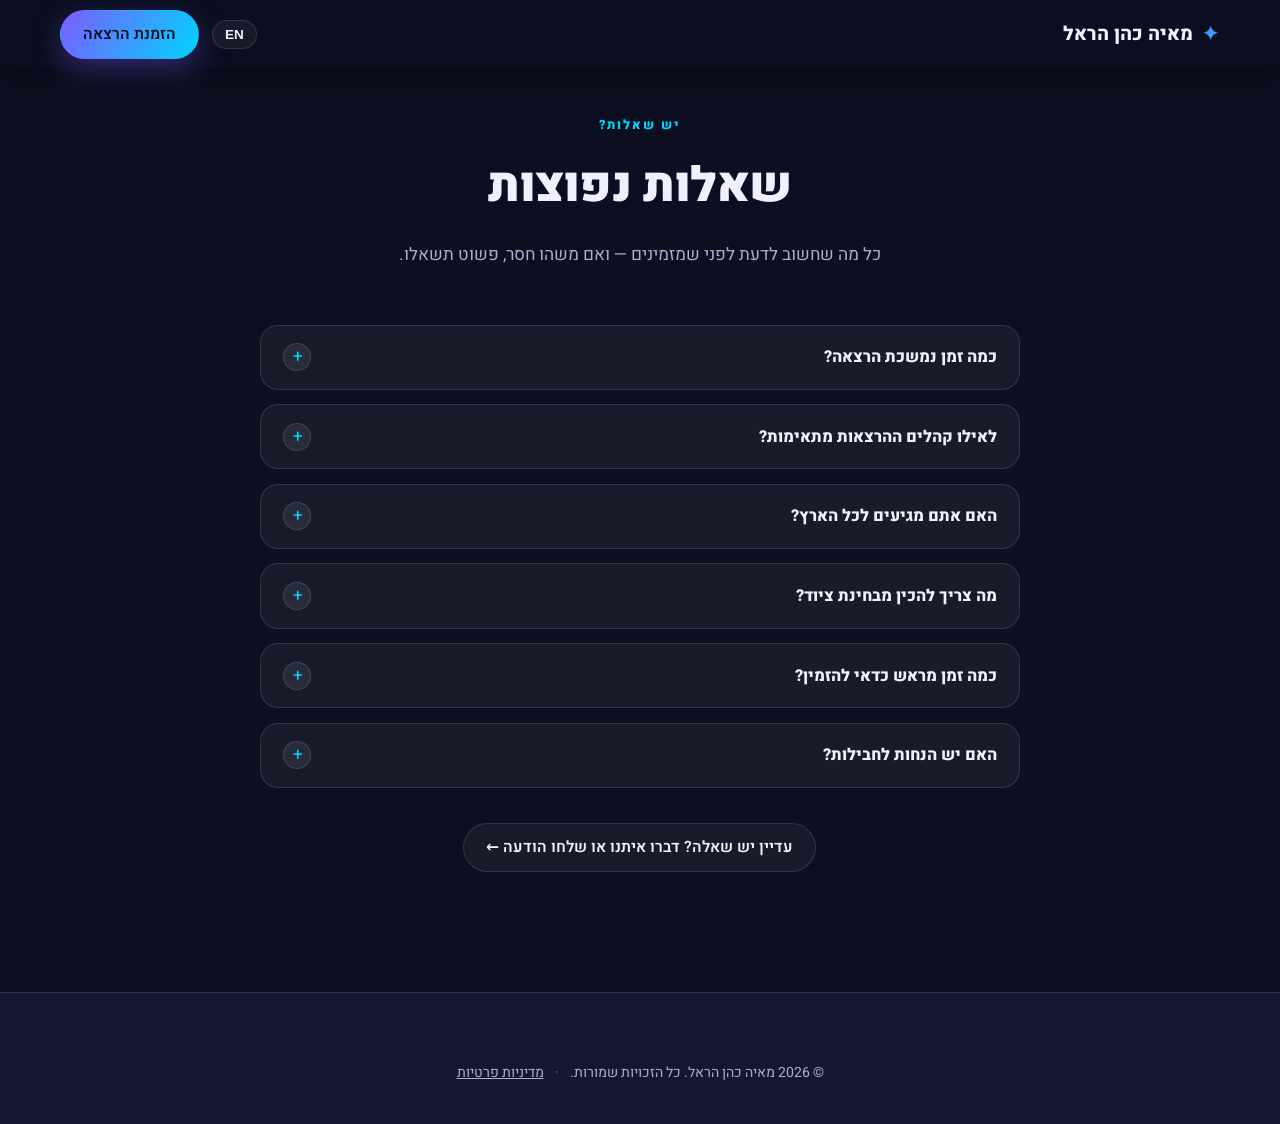
==== commit 622d58cd: "שינוי טקסט כפתור ב-faq.html: "דברו איתנו או שלחו הודעה" (he) + תיקון כיוון חץ (en) Co-Authored-By: C" ====
--- a/faq.html
+++ b/faq.html
@@ -82,7 +82,7 @@
           </details>
         </div>
         <p class="faq-page__back">
-          <a href="index.html#contact" class="btn btn--ghost">עדיין יש שאלה? דברו איתי ←</a>
+          <a href="index.html#contact" class="btn btn--ghost">עדיין יש שאלה? דברו איתנו או שלחו הודעה ←</a>
         </p>
       </article>
 
@@ -120,7 +120,7 @@
           </details>
         </div>
         <p class="faq-page__back">
-          <a href="index.html#contact" class="btn btn--ghost">Still have a question? Let's talk ←</a>
+          <a href="index.html#contact" class="btn btn--ghost">Still have a question? Talk to us or send a message →</a>
         </p>
       </article>
 
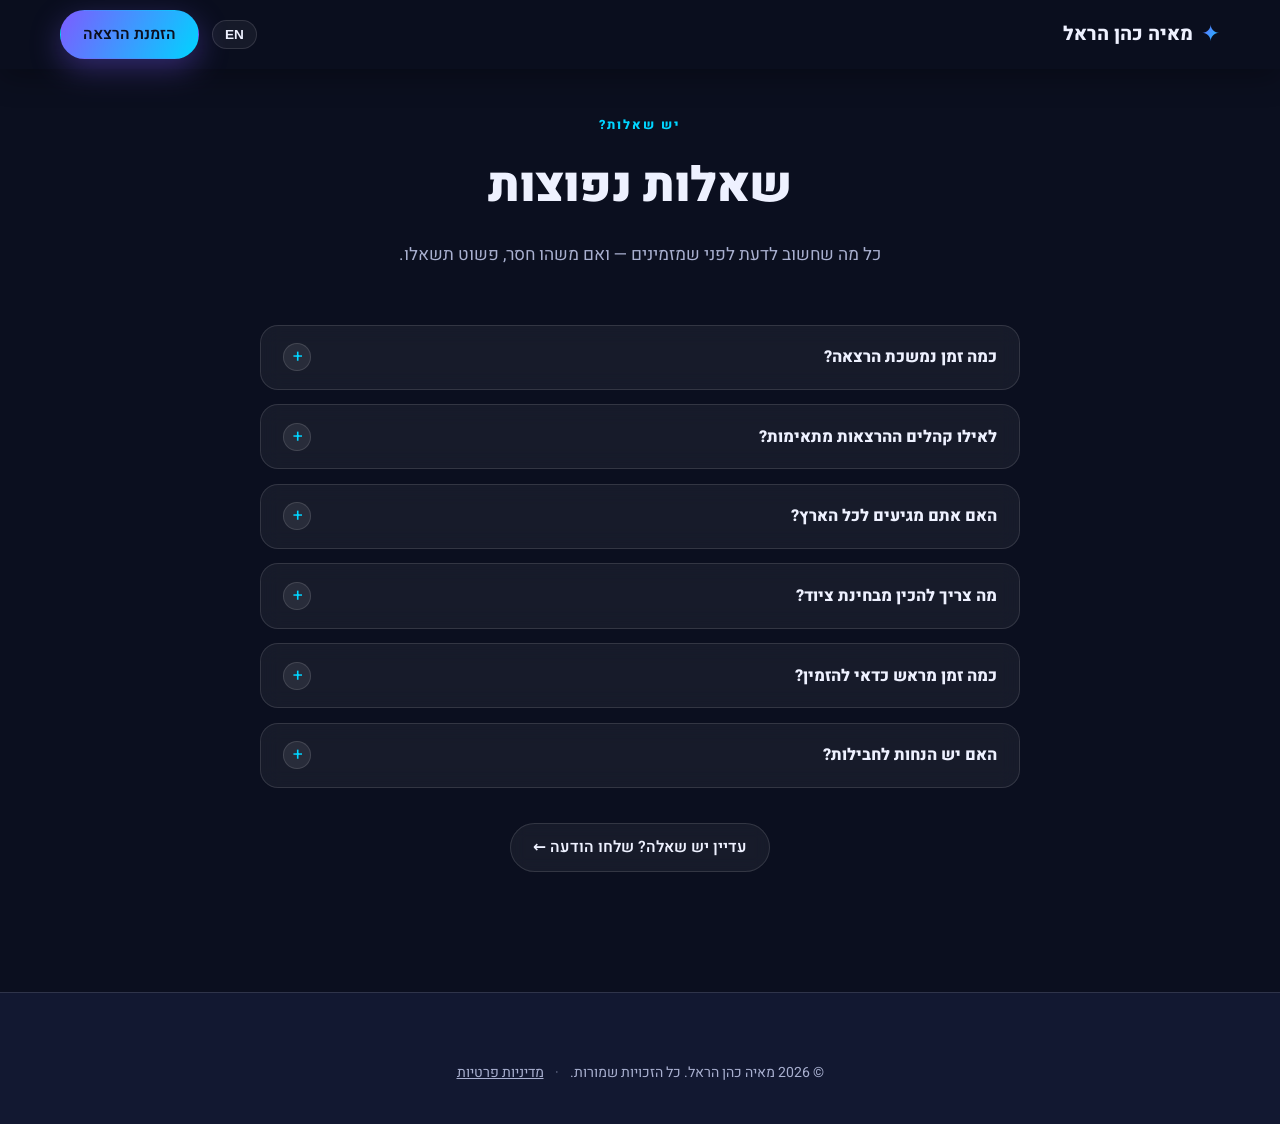
==== commit 0f1ab8b4: "תיקון טקסט כפתור ב-faq.html: "שלחו הודעה" (he+en) Co-Authored-By: Claude Opus 4.8 <noreply@anthropic" ====
--- a/faq.html
+++ b/faq.html
@@ -82,7 +82,7 @@
           </details>
         </div>
         <p class="faq-page__back">
-          <a href="index.html#contact" class="btn btn--ghost">עדיין יש שאלה? דברו איתנו או שלחו הודעה ←</a>
+          <a href="index.html#contact" class="btn btn--ghost">עדיין יש שאלה? שלחו הודעה ←</a>
         </p>
       </article>
 
@@ -120,7 +120,7 @@
           </details>
         </div>
         <p class="faq-page__back">
-          <a href="index.html#contact" class="btn btn--ghost">Still have a question? Talk to us or send a message →</a>
+          <a href="index.html#contact" class="btn btn--ghost">Still have a question? Send a message →</a>
         </p>
       </article>
 
